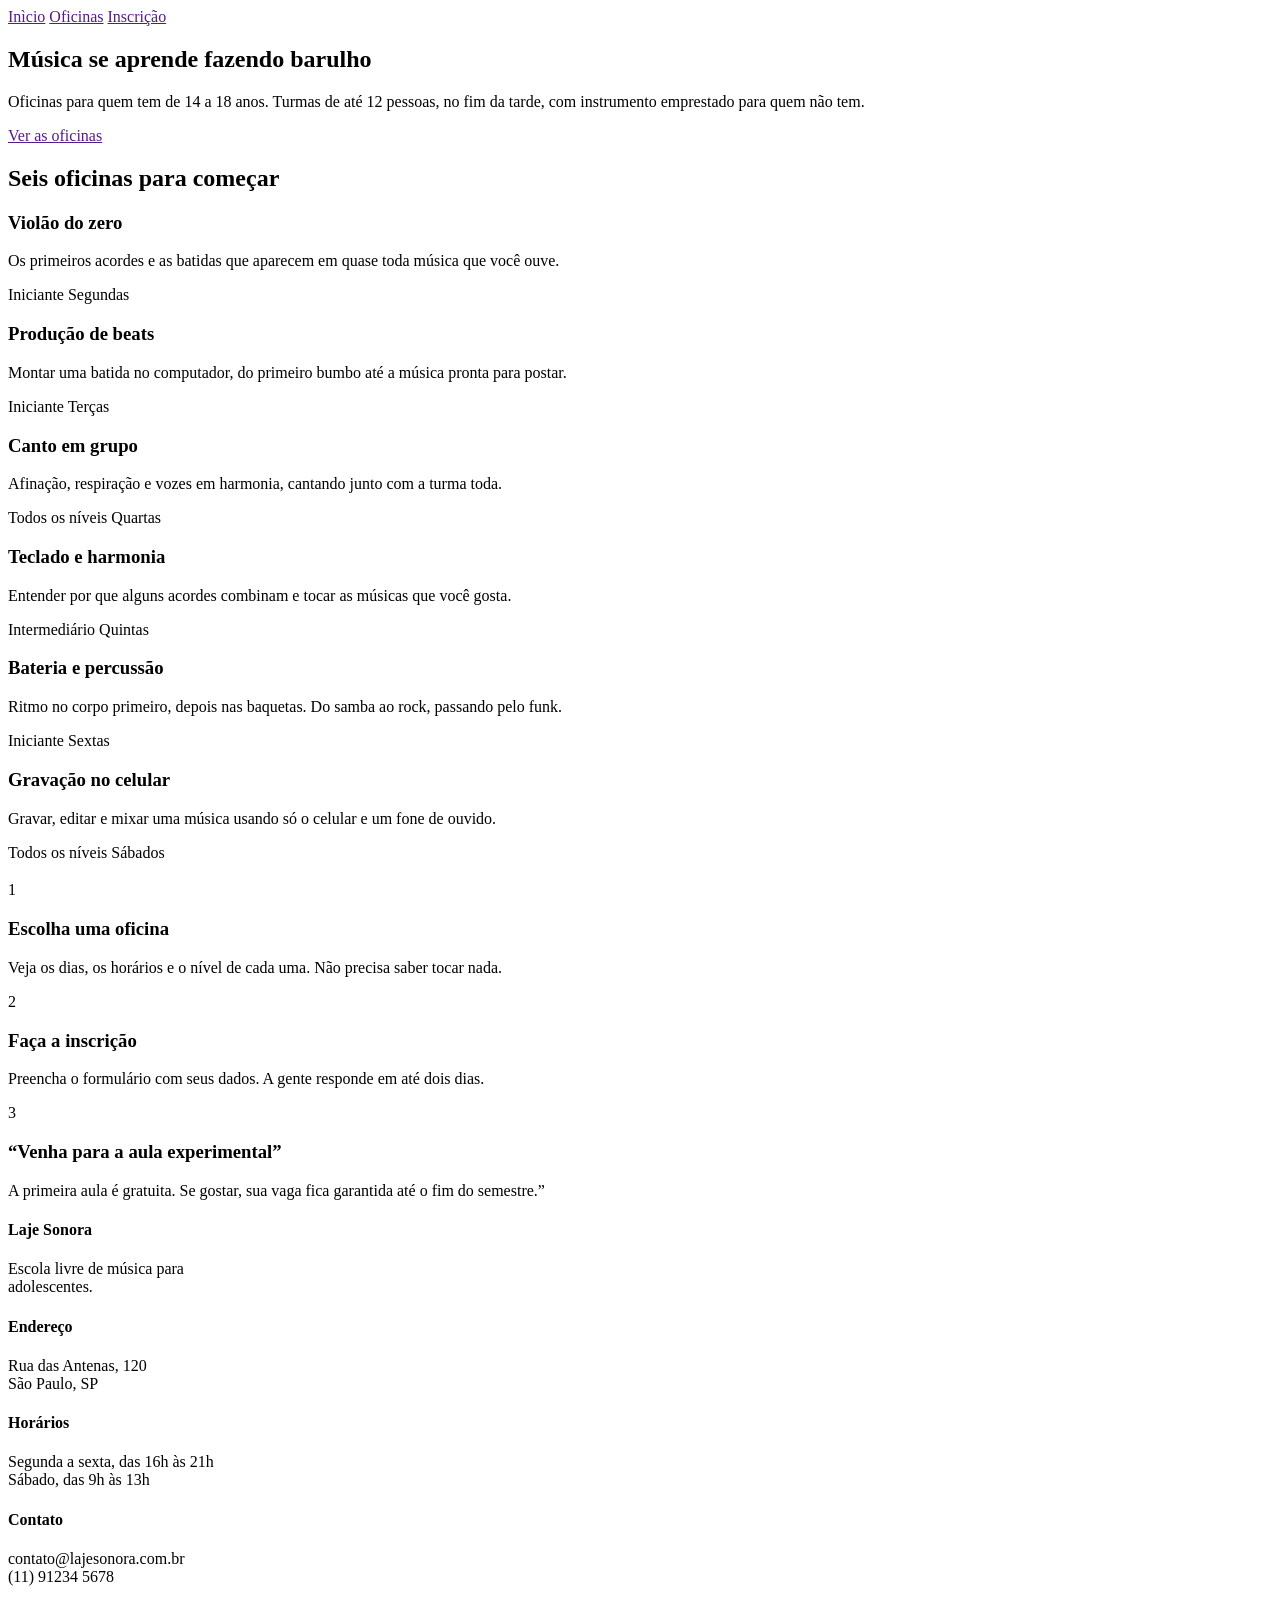
==== index.html @ e2d222d9 "Initial commit" ====
<!DOCTYPE html>
<html lang"pt-BR">
<head>
    <link rel="preconnect" href="https://fonts.googleapis.com">
<link rel="preconnect" href="https://fonts.gstatic.com" crossorigin>
<link href="https://fonts.googleapis.com/css2?family=Big+Shoulders:opsz,wght@10..72,100..900&display=swap" rel="stylesheet">

<link rel="preconnect" href="https://fonts.googleapis.com">
<link rel="preconnect" href="https://fonts.gstatic.com" crossorigin>
<link href="https://fonts.googleapis.com/css2?family=Archivo:ital,wght@0,100..900;1,100..900&family=Big+Shoulders:opsz,wght@10..72,100..900&display=swap" rel="stylesheet">

    <link rel="stylesheet" href="index.css">
    <meta charset="UTF-8">
    <meta name="viewport" content="width=device-width, initial-scale=1.0">
    <title>Laje Sonora | Início</title>
</head>
<body>
    <header class="conteudo topo"> 
        <a href="index.html" class="logo"></a>

        <nav class="menu">
            <a href="" class="atual">Inìcio</a>
            <a href="">Oficinas</a>
            <a href="">Inscrição</a>
        </nav>
    </header>

    <main>
        <section class="conteudo cartazes">
            <div class="cartaz cartaz-principal"> 
                <h1>Música se aprende fazendo barulho</h1>
            </div>

            <div class="cartaz cartaz-lateral">
                <p>Oficinas para quem tem de 14 a 18 anos. Turmas de até 12 pessoas, no fim da tarde, com instrumento emprestado para quem não tem.</p>
                <a href="" class="botao">Ver as oficinas</a>
            </div>
        </section>
        
        <section class="conteudo secao">
            <h2 class="titulo-secao">Seis oficinas para começar</h2>

            <div class="cards">
                <article class="card">
                    <div class="foto foto-azul">

                    </div>
                    <div class="card-texto">
                        <h3>Violão do zero</h3>
                        <p>Os primeiros acordes e as batidas que aparecem em quase toda música que você ouve.</p>

                        <div class="card-info">
                            <span>Iniciante</span>
                            <span>Segundas</span>
                        </div>
                    </div>
                </article>

                <article class="card">
                    <div class="foto foto-amarela">

                    </div>
                    <div class="card-texto">
                        <h3>
                            Produção de beats
                        </h3>
                        <p>Montar uma batida no computador, do primeiro bumbo até a música pronta para postar.</p>

                        <div class="card-info">
                            <span>Iniciante</span>
                            <span>Terças</span>
                        </div>
                    </div>
                </article>
                
                <article class="card">
                    <div class="foto foto-tinta">

                    </div>
                    <div class="card-texto">
                        <h3>
                            Canto em grupo
                        </h3>
                        <p>Afinação, respiração e vozes em harmonia, cantando junto com a turma toda.</p>

                        <div class="card-info">
                            <span>Todos os níveis</span>
                            <span>Quartas</span>
                        </div>
                    </div>
                </article>

                <article class="card">
                    <div class="foto">

                    </div>
                    <div class="card-texto">
                        <h3>
                           Teclado e harmonia
                        </h3>
                        <p>Entender por que alguns acordes combinam e tocar as músicas que você gosta.</p>

                        <div class="card-info">
                            <span>Intermediário</span>
                            <span>Quintas</span>
                        </div>
                    </div>
                </article>

                <article class="card">
                    <div class=" foto foto-azul">

                    </div>
                    <div class="card-texto">
                        <h3>
                           Bateria e percussão
                        </h3>
                        <p>Ritmo no corpo primeiro, depois nas baquetas. Do samba ao rock, passando pelo funk.</p>

                        <div class="card-info">
                            <span>Iniciante</span>
                            <span>Sextas</span>
                        </div>
                    </div>
                </article>

                <article class="card">
                    <div class=" foto foto-amarela">

                    </div>
                    <div class="card-texto">
                        <h3>
                            Gravação no celular
                        </h3>
                        <p>Gravar, editar e mixar uma música usando só o celular e um fone de ouvido.</p>

                        <div class="card-info">
                            <span>Todos os níveis</span>
                            <span>Sábados</span>
                        </div>
                    </div>
                </article>
            </div>
        </section>

        <section class="conteudo secao">
            <h2 class="titulo-secao">
            </h2>
            <div class="passos">
                <div class="passo">
                    <p class="passo-numero">1</p>
                    <h3>Escolha uma oficina</h3>
                    <p>Veja os dias, os horários e o nível de cada uma. Não precisa saber tocar nada.</p>
                </div>
                <div class="passo">
                    <p class="passo-numero">2</p>
                    <h3>Faça a inscrição</h3>
                    <p>Preencha o formulário com seus dados. A gente responde em até dois dias.</p>
                </div>
                <div class="passo">
                    <p class="passo-numero">3</p>
                    <h3>“Venha para a aula experimental”</h3>
                    <p>A primeira aula é gratuita. Se gostar, sua vaga fica garantida até o fim do semestre.”</p>
                </div>
            </div>
        </section>
    </main>
    <footer class="rodape">
        <div class="conteudo rodape-colunas">
            <div class="rodape-coluna">
                <h4>Laje Sonora</h4>
                <p>Escola livre de música para <br> adolescentes.</p>
            </div>
            <div class="rodape-coluna">
                <h4>Endereço</h4>
                <p>Rua das Antenas, 120 <br> São Paulo, SP</p>
            </div>
            <div class="rodape-coluna">
                <h4>Horários</h4>
                <p>Segunda a sexta, das 16h às 21h <br> Sábado, das 9h às 13h</p>
            </div>
            <div class="rodape-coluna">
                <h4>Contato</h4>
                <p>contato@lajesonora.com.br <br> (11) 91234 5678</p>
            </div>
        </div>
    </footer>
</body>
</html>
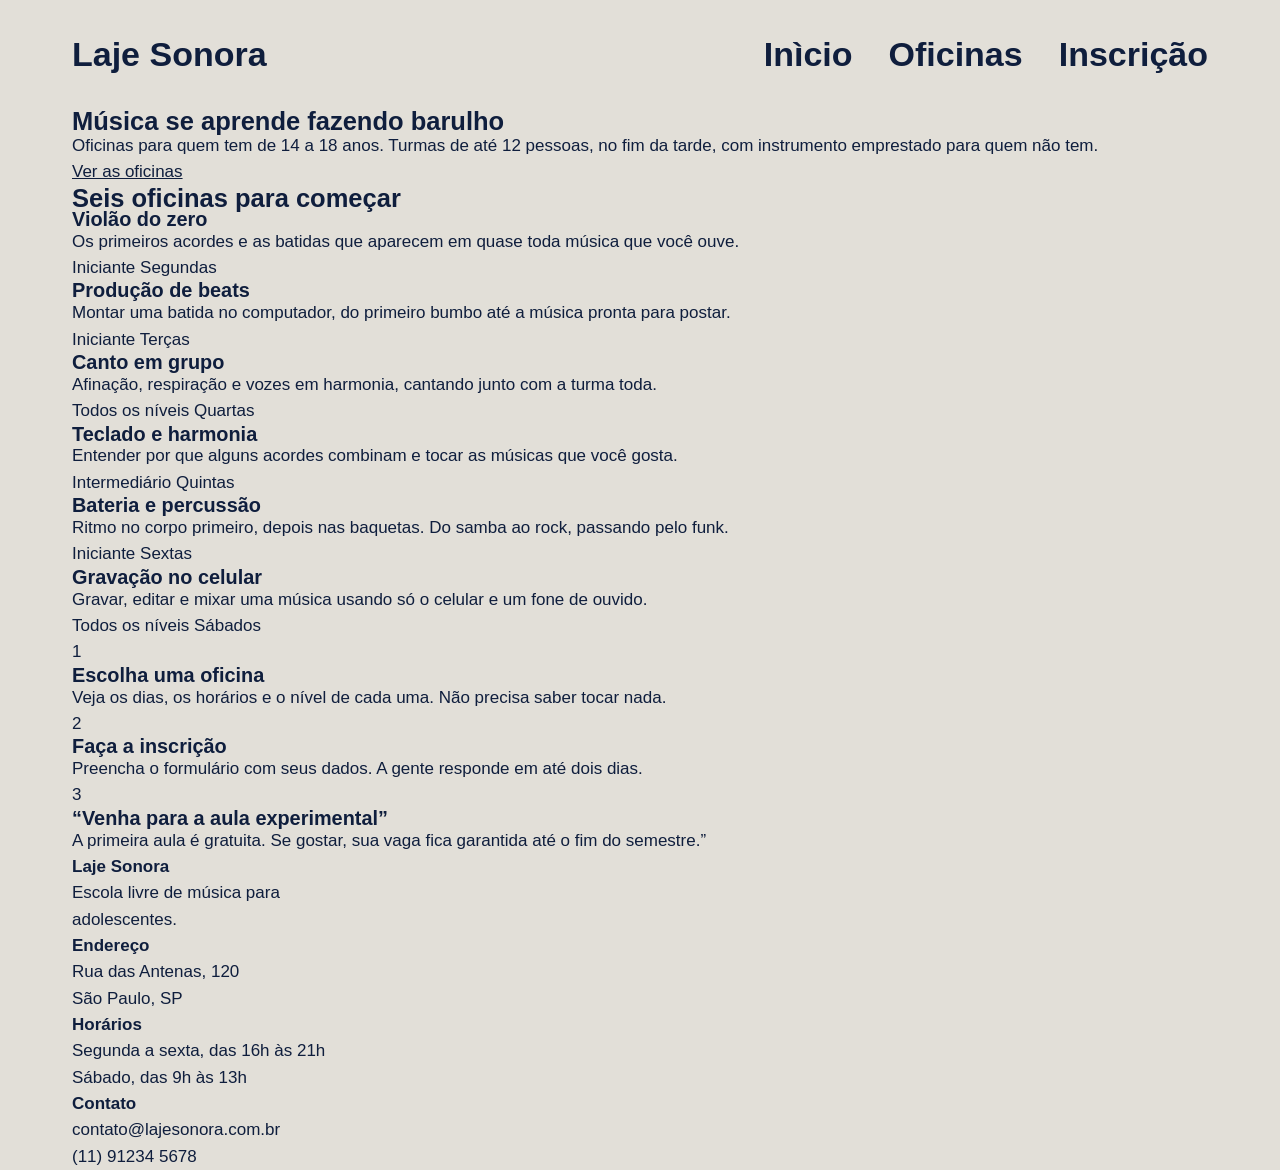
==== commit 674c65a6: "commit do CSS e uma pequena mudança no index" ====
--- a/index.html
+++ b/index.html
@@ -16,7 +16,7 @@
 </head>
 <body>
     <header class="conteudo topo"> 
-        <a href="index.html" class="logo"></a>
+        <a href="index.html" class="logo">Laje Sonora</a>
 
         <nav class="menu">
             <a href="" class="atual">Inìcio</a>
--- a/index.css
+++ b/index.css
@@ -0,0 +1,61 @@
+*{
+    margin: 0%;
+    padding: 0%;
+    box-sizing: border-box;
+}
+
+:root{
+    --concreto: #E2DFD8;
+    --concreto-escuro: #CBC7BE;
+    --tinta: #0F1E3D;
+    --caixa-dagua: #1F5FBF;
+    --fita: #F3C623;
+    --branco: #FFFFFF;
+
+    --fonte-cartaz: "Big Shoulders", "Arial Narrow", sans-serif;
+    --fonte-texto: "Archivo", Arial, sans-serif;
+}
+
+body{
+    background: var(--concreto);
+    color: var(--tinta);
+    font-family: var(--fonte-texto);
+    line-height: 1.55;
+    font-size: 17px;
+}
+
+a{
+    color: inherit;
+}
+
+h1, h2, h3{
+    font-family: var(--fonte-cartaz);
+    font-weight: 900;
+    line-height: 0.95;
+}
+
+.conteudo{
+    max-width: 1200px;
+    margin-inline: auto;
+    padding-inline: 32px;
+}
+
+.topo{
+    padding-block: 28px;
+    display: flex;
+    justify-content: space-between;
+    align-items: center;
+    font-family: var(--fonte-cartaz);
+    font-size: 34px;
+    font-weight: 900;
+    
+a{
+    text-decoration: none;
+}
+}
+
+.menu{
+    display: flex;
+    gap: 36px;
+    
+}
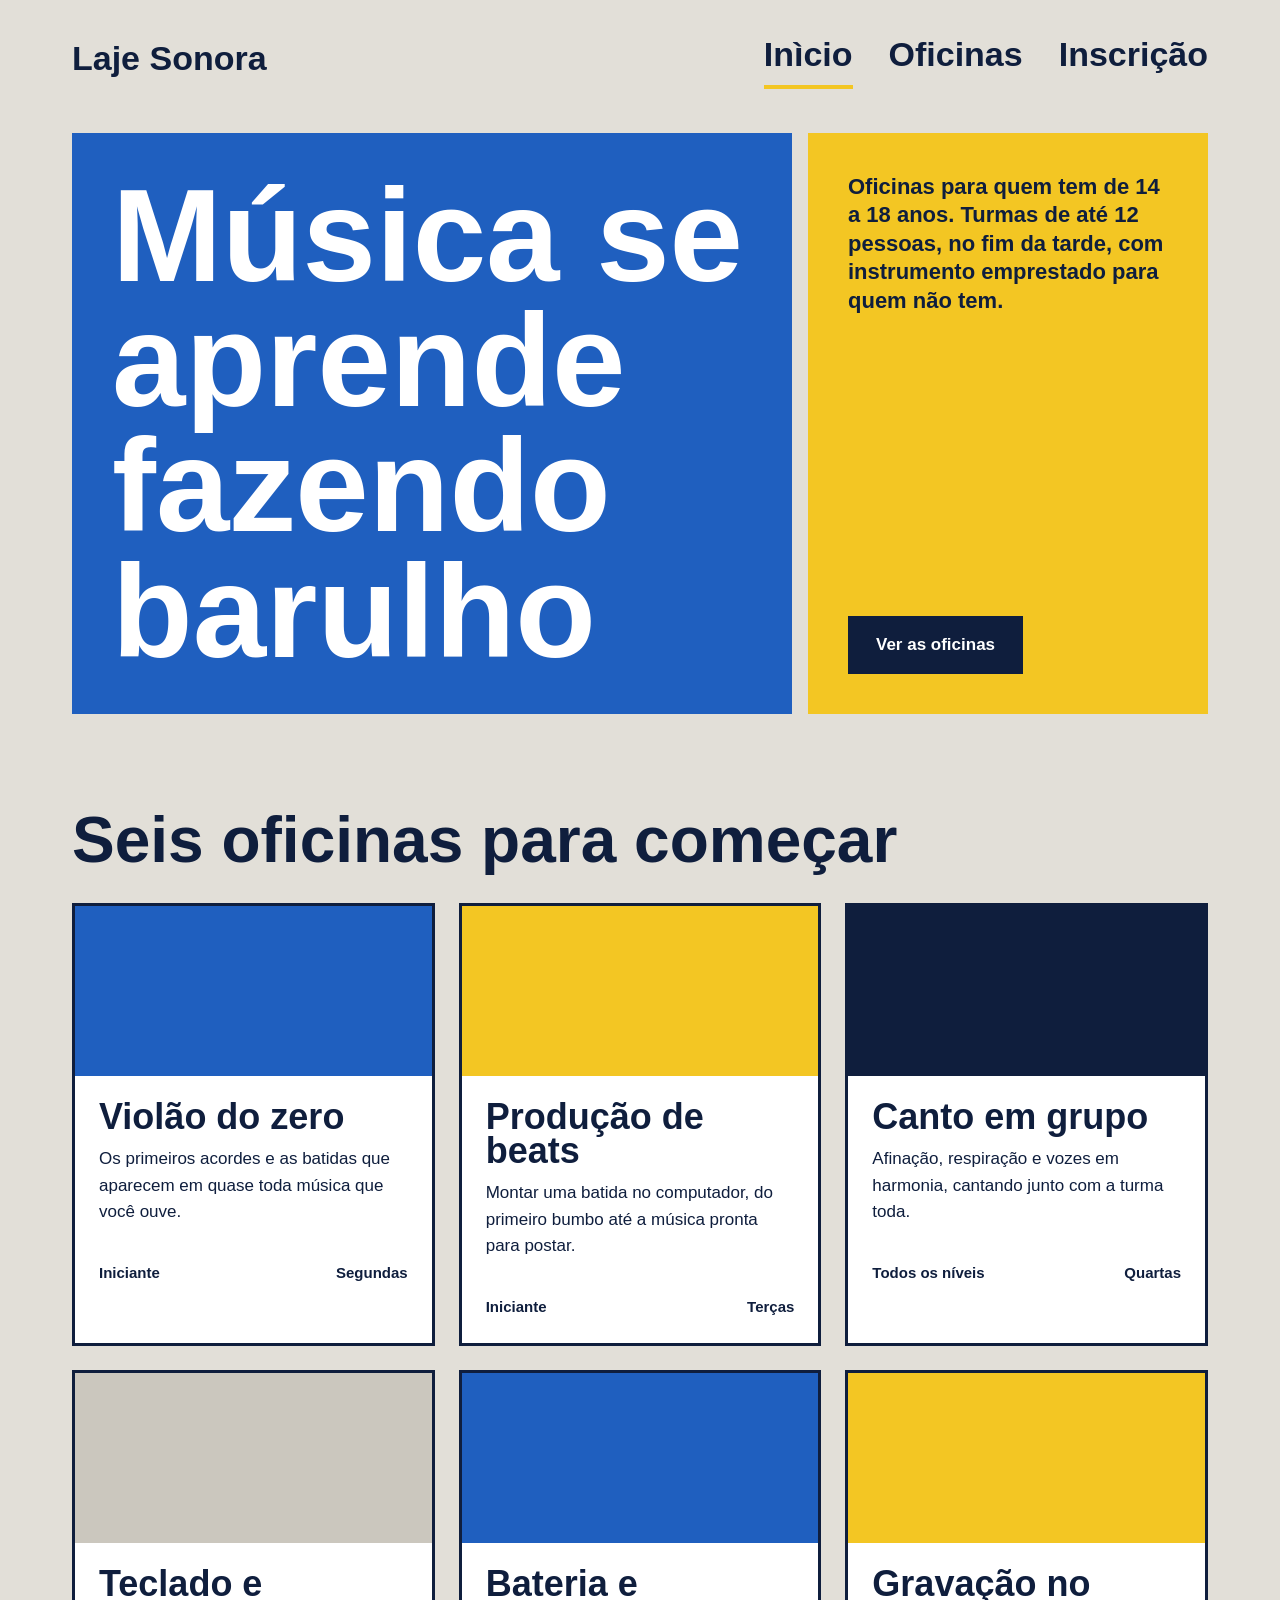
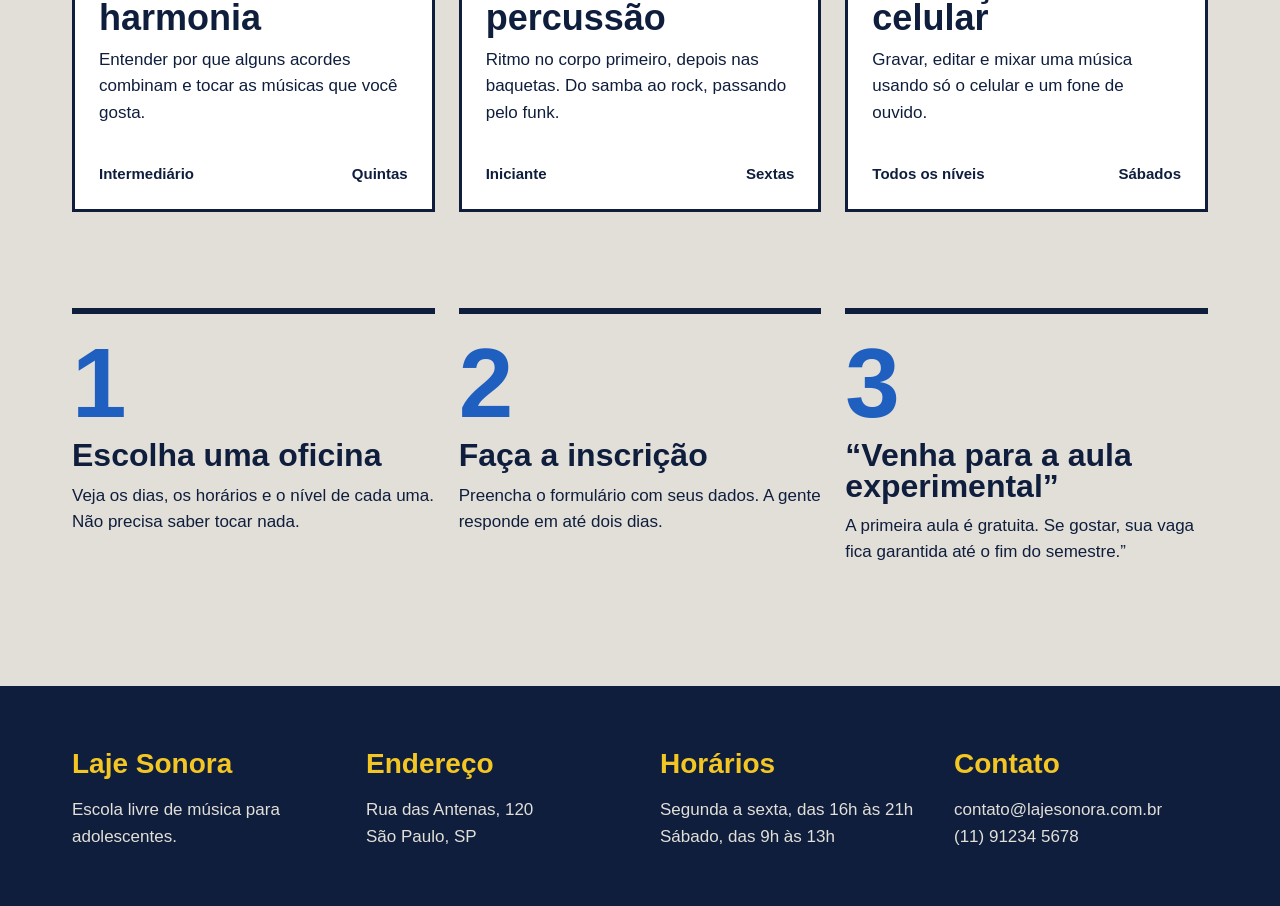
==== commit 62946c95: "HTML da página de oficinas" ====
--- a/index.html
+++ b/index.html
@@ -19,9 +19,9 @@
         <a href="index.html" class="logo">Laje Sonora</a>
 
         <nav class="menu">
-            <a href="" class="atual">Inìcio</a>
-            <a href="">Oficinas</a>
-            <a href="">Inscrição</a>
+            <a href="./index.html" class="atual">Inìcio</a>
+            <a href="./oficinas.html">Oficinas</a>
+            <a href="./inscricao.html">Inscrição</a>
         </nav>
     </header>
 
--- a/index.css
+++ b/index.css
@@ -54,8 +54,189 @@
 }
 }
 
+.logo{
+    font-family: var(--fonte-cartaz);
+    font-weight: 900;
+    font-size: 34px;
+    text-decoration: none;
+}
+
 .menu{
     display: flex;
     gap: 36px;
-    
+}
+
+.menu a{
+    font-weight: 600;
+    text-decoration: none;
+    padding-bottom: 4px;
+    border-bottom: 4px solid transparent;
+}
+
+.menu a:hover{
+    border-bottom-color: var(--tinta)
+}
+
+.menu a.atual{
+    border-bottom-color: var(--fita)
+}
+
+.cartazes{
+    margin-top: 16px;
+    display: flex;
+    gap: 16px;
+}
+
+.cartaz{
+    padding: 40px;
+}
+
+.cartaz-principal{
+    background: var(--caixa-dagua);
+    color: var(--branco);
+    flex: 2;
+
+    h1{
+        font-size: 132px;
+        max-width: 9ch;
+    }
+}
+
+.cartaz-lateral{
+    background: var(--fita);
+    flex: 1;
+    display: flex;
+    flex-direction: column;
+    justify-content: space-between;
+    gap: 32px;
+    align-items: flex-start;
+
+    p{
+        font-size: 22px;
+        font-weight: 600;
+        line-height: 1.3;
+    }
+}
+
+.botao{
+    background: var(--tinta);
+    color: var(--branco);
+    font-weight: 700;
+    text-decoration: none;
+    padding: 16px 28px;
+    border: none;
+    font-family: var(--fonte-texto);
+    cursor: pointer;
+}
+
+.botao:hover{
+    background: var(--caixa-dagua);
+}
+
+.secao{
+    margin-top: 96px;
+}
+
+.titulo-secao{
+    font-size: 64px;
+    margin-bottom: 32px;
+}
+
+.cards{
+    display: flex;
+    flex-wrap: wrap;
+    gap: 24px;
+}
+
+.card{
+    background: var(--branco);
+    border: 3px solid var(--tinta);
+    flex: 1 1 340px;
+
+    .foto{
+        height: 170px;
+   }
+
+   h3{
+    font-size: 36px;
+    margin-bottom: 12px;
+}
+
+}
+
+.foto{
+    background-color: var(--concreto-escuro);
+}
+
+.foto-azul{
+    background: var(--caixa-dagua);
+}
+
+.foto-amarela{
+    background-color: var(--fita);
+}
+
+.foto-tinta{
+    background-color: var(--tinta);
+}
+
+.card-texto{
+    padding: 24px;
+}
+
+.card-info{
+    margin-top: 20px;
+    padding-top: 16px;
+    border: 2px solid --concreto-escuro;
+    font-weight: 600;
+    display: flex;
+    font-size: 15px;
+    justify-content: space-between;
+}
+
+.passos{
+    display: flex;
+    gap: 24px;
+}
+
+.passo{
+    border-top: solid 6px var(--tinta);
+    padding-top: 20px;
+    flex: 1;
+}
+
+.passo-numero{
+    font-family: var(--fonte-cartaz);
+    font-size: 98px;
+    font-weight: 600;
+    line-height: 1;
+    color: var(--caixa-dagua);
+}
+
+.passo h3{
+    font-size: 32px;
+    margin-block: 8px 12px;
+}
+
+.rodape{
+    margin-top: 120px;
+    background: var(--tinta);
+    color: var(--concreto);
+    padding-block: 56px;
+}
+
+.rodape-colunas{
+    display: flex;
+    gap: 40px;
+}
+
+.rodape-coluna{
+    flex: 1;
+}
+
+.rodape h4{
+    font-family: var(--fonte-cartaz);
+    font-size: 28px;
+    color: var(--fita);
+    margin-bottom: 12px;
 }
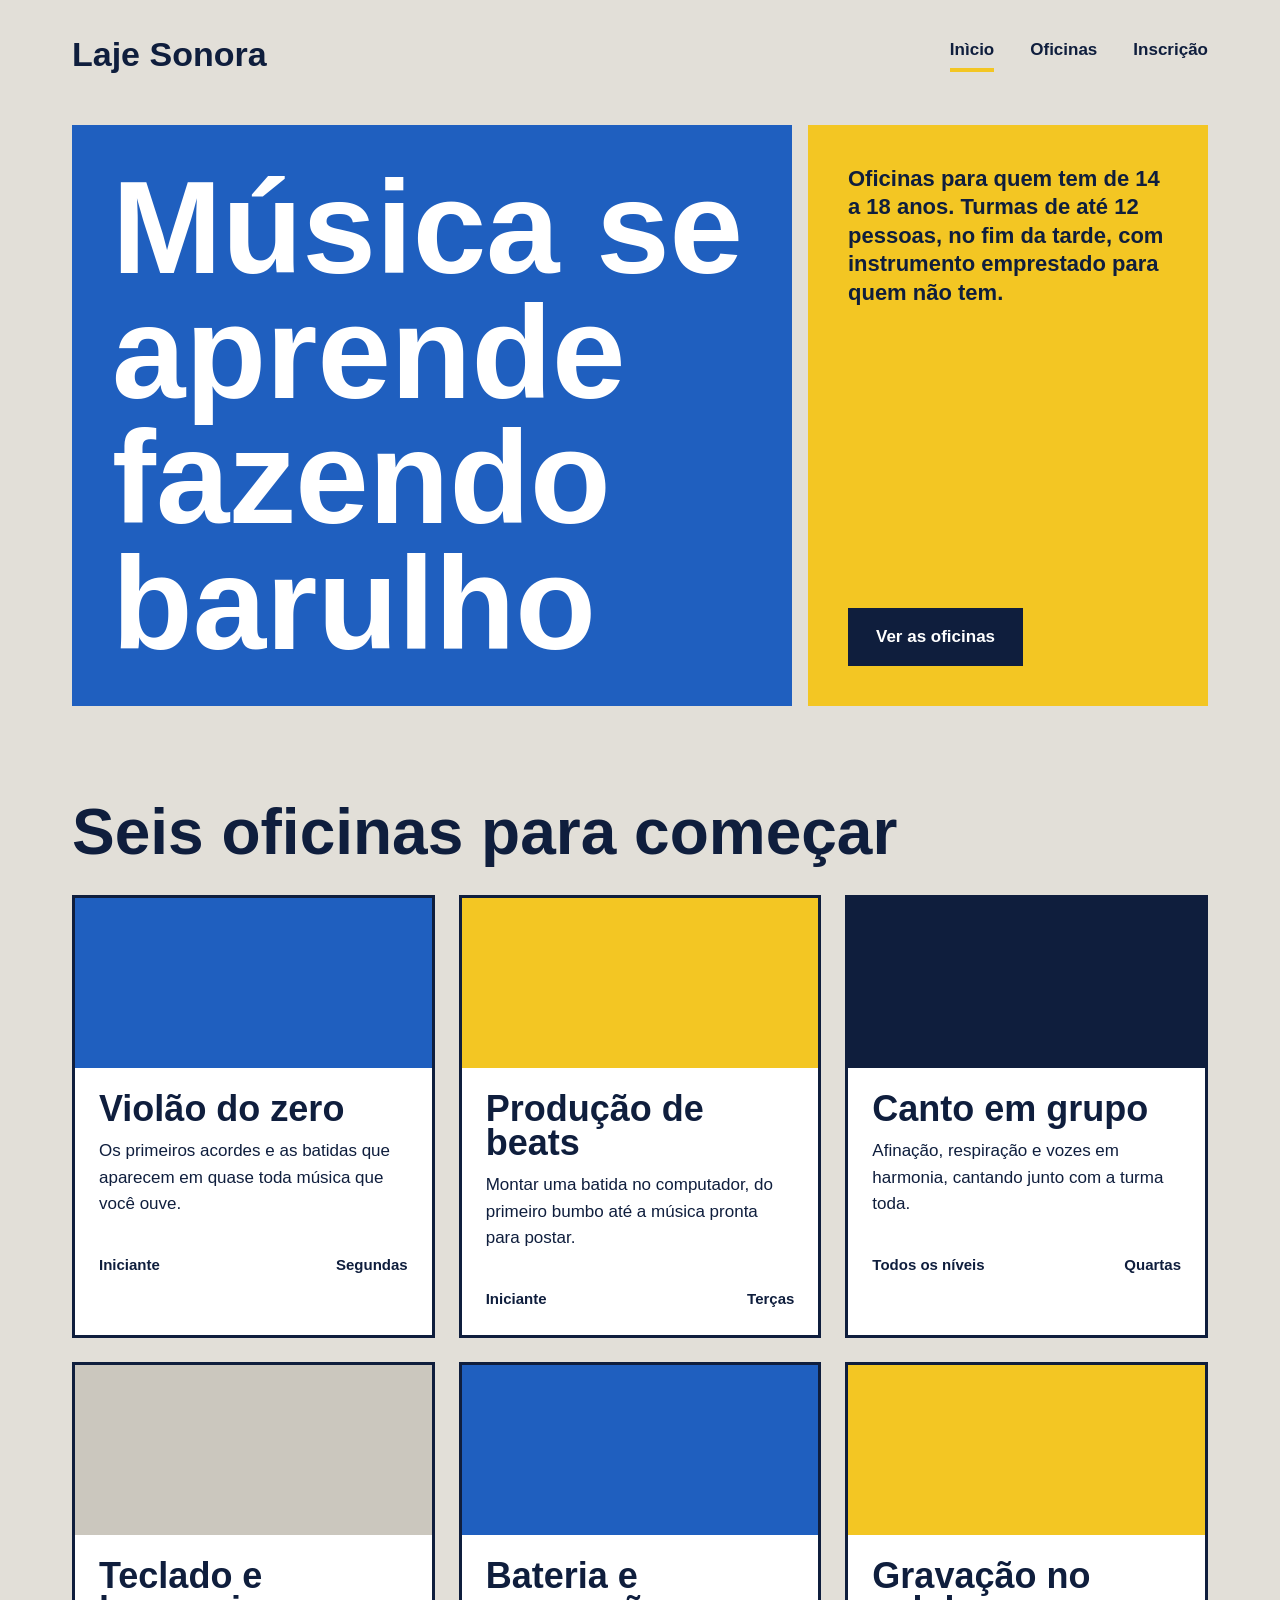
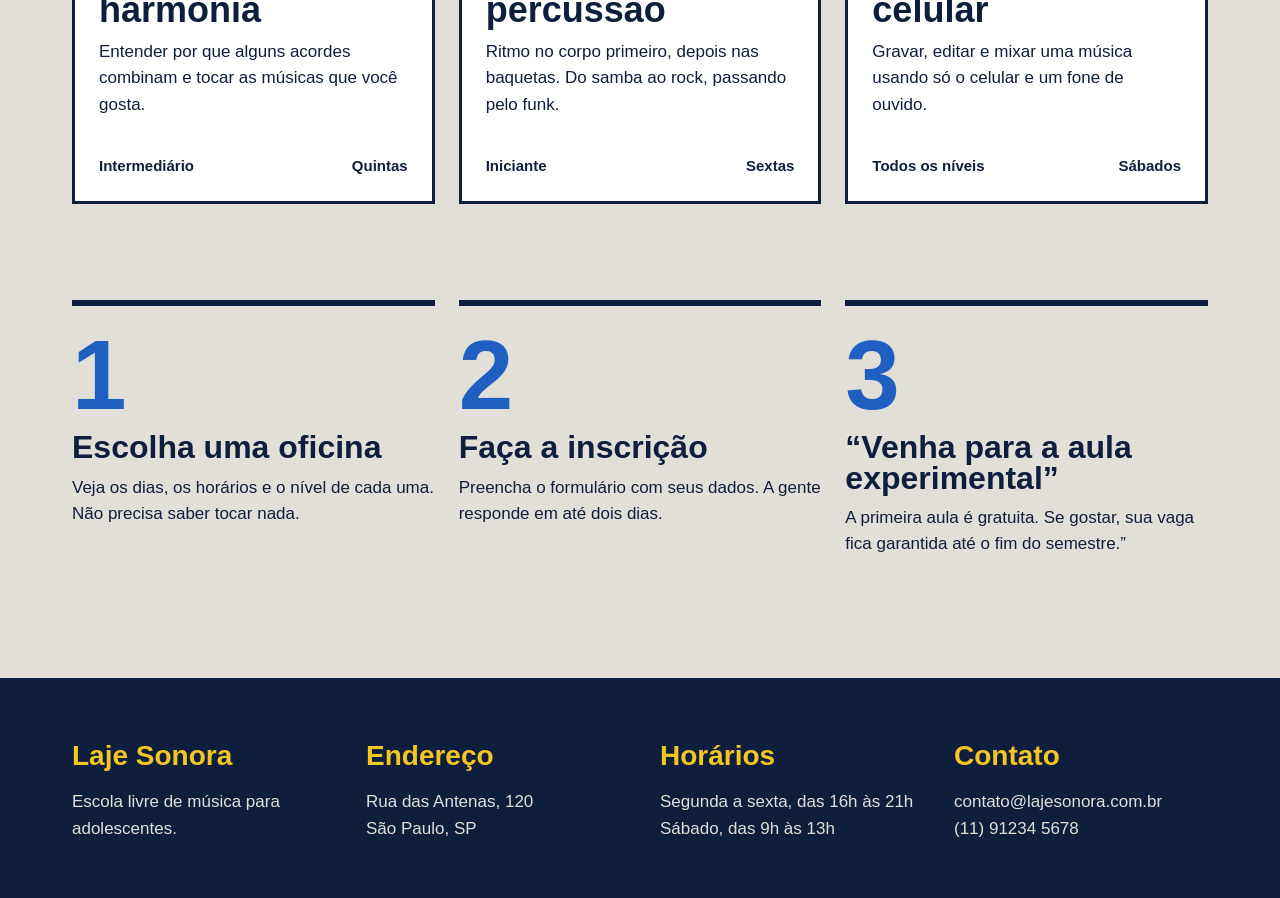
==== commit 36243134: "revisao" ====
--- a/index.html
+++ b/index.html
@@ -33,7 +33,7 @@
 
             <div class="cartaz cartaz-lateral">
                 <p>Oficinas para quem tem de 14 a 18 anos. Turmas de até 12 pessoas, no fim da tarde, com instrumento emprestado para quem não tem.</p>
-                <a href="" class="botao">Ver as oficinas</a>
+                <a href="./oficinas.html" class="botao">Ver as oficinas</a>
             </div>
         </section>
         
--- a/index.css
+++ b/index.css
@@ -68,6 +68,7 @@
 
 .menu a{
     font-weight: 600;
+    font-size: 17px;
     text-decoration: none;
     padding-bottom: 4px;
     border-bottom: 4px solid transparent;
@@ -239,4 +240,14 @@
     font-size: 28px;
     color: var(--fita);
     margin-bottom: 12px;
+}
+
+@media (max-width: 800px){
+    .cartazes, .passos, .rodape-colunas{
+        flex-direction: column;
+    }
+
+    .cartaz-principal h1{
+        font-size: 18px;
+    }
 }
